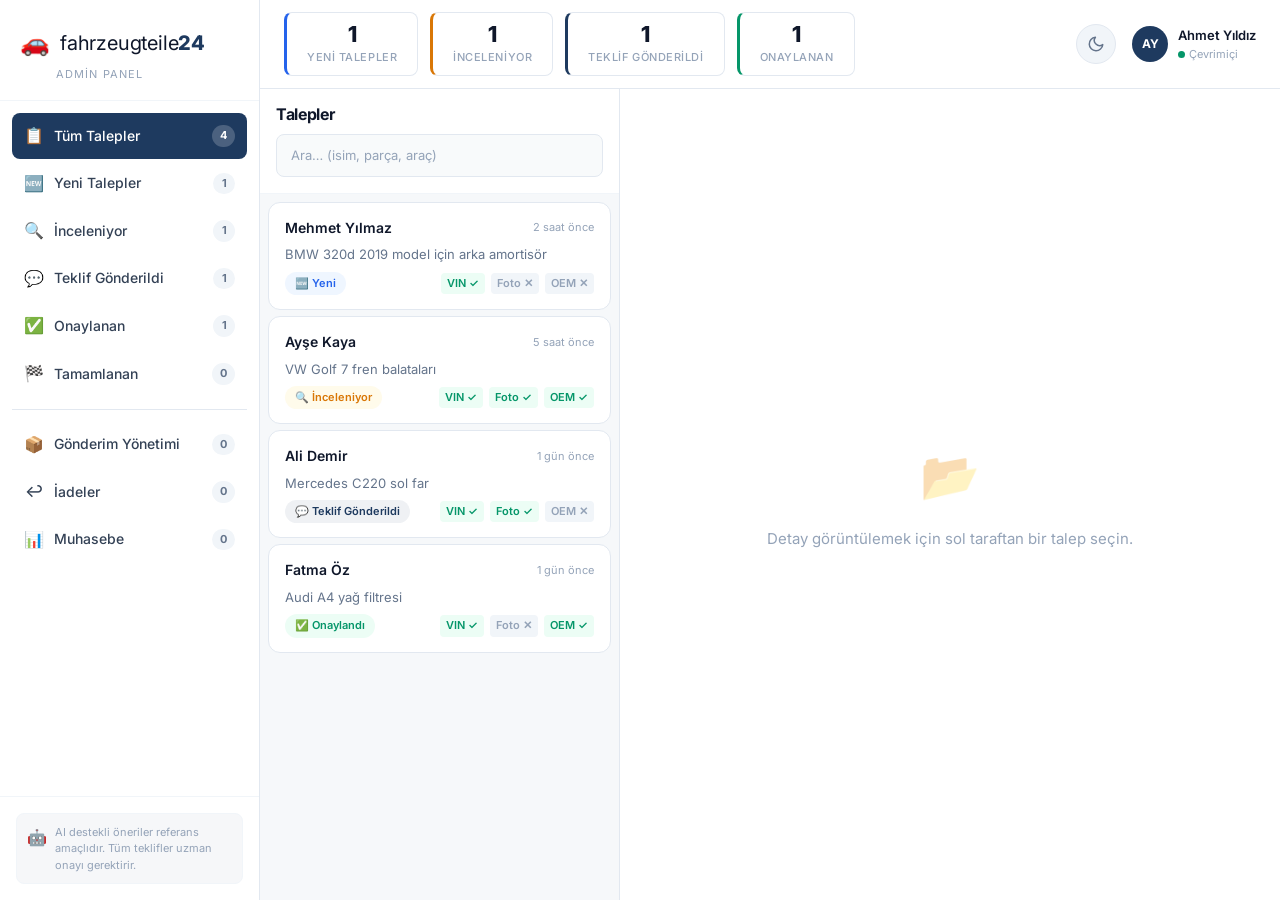
==== admin.html @ fefe61d5 "Update brand name to fahrzeugteile24" ====
﻿<!DOCTYPE html>
<html lang="tr" data-theme="light">
<head>
  <meta charset="UTF-8" />
  <meta name="viewport" content="width=device-width, initial-scale=1.0" />
  <title>fahrzeugteile24 — Admin Panel</title>
  <link rel="stylesheet" href="css/design-system.css" />
  <link rel="stylesheet" href="css/admin.css" />
</head>
<body>

  <!-- ═══ SIDEBAR ═══ -->
  <aside class="sidebar" id="sidebar">
    <div class="sidebar-header">
      <div class="sidebar-logo">
        <span class="logo-icon">🚗</span>
        <span class="logo-text">fahrzeugteile<strong>24</strong></span>
      </div>
      <span class="sidebar-subtitle">Admin Panel</span>
    </div>

    <nav class="sidebar-nav">
      <a href="#" class="nav-item active" data-filter="all">
        <span class="nav-icon">📋</span>
        <span class="nav-label">Tüm Talepler</span>
        <span class="nav-count" id="count-all">4</span>
      </a>
      <a href="#" class="nav-item" data-filter="yeni">
        <span class="nav-icon">🆕</span>
        <span class="nav-label">Yeni Talepler</span>
        <span class="nav-count" id="count-yeni">1</span>
      </a>
      <a href="#" class="nav-item" data-filter="inceleniyor">
        <span class="nav-icon">🔍</span>
        <span class="nav-label">İnceleniyor</span>
        <span class="nav-count" id="count-inceleniyor">1</span>
      </a>
      <a href="#" class="nav-item" data-filter="teklif">
        <span class="nav-icon">💬</span>
        <span class="nav-label">Teklif Gönderildi</span>
        <span class="nav-count" id="count-teklif">1</span>
      </a>
      <a href="#" class="nav-item" data-filter="onaylanan">
        <span class="nav-icon">✅</span>
        <span class="nav-label">Onaylanan</span>
        <span class="nav-count" id="count-onaylanan">1</span>
      </a>
      <a href="#" class="nav-item" data-filter="tamamlanan">
        <span class="nav-icon">🏁</span>
        <span class="nav-label">Tamamlanan</span>
        <span class="nav-count" id="count-tamamlanan">0</span>
      </a>

      <div class="nav-separator"></div>

      <a href="#" class="nav-item" data-filter="gonderim">
        <span class="nav-icon">📦</span>
        <span class="nav-label">Gönderim Yönetimi</span>
        <span class="nav-count">0</span>
      </a>
      <a href="#" class="nav-item" data-filter="iade">
        <span class="nav-icon">↩️</span>
        <span class="nav-label">İadeler</span>
        <span class="nav-count">0</span>
      </a>
      <a href="#" class="nav-item" data-filter="muhasebe">
        <span class="nav-icon">📊</span>
        <span class="nav-label">Muhasebe</span>
        <span class="nav-count">0</span>
      </a>
    </nav>

    <div class="sidebar-footer">
      <div class="ai-disclaimer">
        <span class="ai-icon">🤖</span>
        <p>AI destekli öneriler referans amaçlıdır. Tüm teklifler uzman onayı gerektirir.</p>
      </div>
    </div>
  </aside>

  <!-- ═══ MAIN CONTENT ═══ -->
  <main class="main-content">

    <!-- ─── TOP BAR ─── -->
    <header class="topbar">
      <button class="sidebar-toggle" id="sidebarToggle" title="Menü">☰</button>
      <div class="topbar-metrics">
        <div class="metric-card metric-new">
          <span class="metric-value" id="metric-yeni">1</span>
          <span class="metric-label">Yeni Talepler</span>
        </div>
        <div class="metric-card metric-review">
          <span class="metric-value" id="metric-inceleniyor">1</span>
          <span class="metric-label">İnceleniyor</span>
        </div>
        <div class="metric-card metric-offer">
          <span class="metric-value" id="metric-teklif">1</span>
          <span class="metric-label">Teklif Gönderildi</span>
        </div>
        <div class="metric-card metric-approved">
          <span class="metric-value" id="metric-onaylanan">1</span>
          <span class="metric-label">Onaylanan</span>
        </div>
      </div>

      <div class="topbar-right">
        <button class="theme-toggle" id="themeToggle" title="Tema Değiştir">
          <svg class="icon-moon" width="18" height="18" viewBox="0 0 24 24" fill="none" stroke="currentColor" stroke-width="2" stroke-linecap="round" stroke-linejoin="round"><path d="M21 12.79A9 9 0 1111.21 3a7 7 0 009.79 9.79z"/></svg>
          <svg class="icon-sun" width="18" height="18" viewBox="0 0 24 24" fill="none" stroke="currentColor" stroke-width="2" stroke-linecap="round" stroke-linejoin="round"><circle cx="12" cy="12" r="5"/><line x1="12" y1="1" x2="12" y2="3"/><line x1="12" y1="21" x2="12" y2="23"/><line x1="4.22" y1="4.22" x2="5.64" y2="5.64"/><line x1="18.36" y1="18.36" x2="19.78" y2="19.78"/><line x1="1" y1="12" x2="3" y2="12"/><line x1="21" y1="12" x2="23" y2="12"/><line x1="4.22" y1="19.78" x2="5.64" y2="18.36"/><line x1="18.36" y1="5.64" x2="19.78" y2="4.22"/></svg>
        </button>
        <div class="operator-info">
          <div class="operator-avatar">AY</div>
          <div class="operator-details">
            <span class="operator-name">Ahmet Yıldız</span>
            <span class="operator-status"><span class="status-dot online"></span> Çevrimiçi</span>
          </div>
        </div>
      </div>
    </header>

    <!-- ─── CONTENT AREA (List + Detail) ─── -->
    <div class="content-area">

      <!-- ─── REQUEST LIST PANEL ─── -->
      <section class="request-list-panel" id="requestListPanel">
        <div class="list-header">
          <h3>Talepler</h3>
          <input type="text" class="input search-input" id="searchInput" placeholder="Ara… (isim, parça, araç)" />
        </div>
        <div class="request-list" id="requestList">
          <!-- Cards rendered by JS -->
        </div>
      </section>

      <!-- ─── REQUEST DETAIL PANEL ─── -->
      <section class="detail-panel" id="detailPanel">
        <div class="detail-empty" id="detailEmpty">
          <span class="empty-icon">📂</span>
          <p>Detay görüntülemek için sol taraftan bir talep seçin.</p>
        </div>

        <div class="detail-content" id="detailContent" style="display:none;">

          <!-- Section 1: Request Info -->
          <div class="detail-section" id="sectionInfo">
            <div class="detail-section-header">
              <h4 id="detailCustomerName"></h4>
              <span class="badge" id="detailStatusBadge"></span>
            </div>
            <p class="detail-request-text" id="detailRequestText"></p>
            <span class="detail-time" id="detailTime"></span>

            <div class="vehicle-info-card" id="vehicleInfoCard">
              <div class="vehicle-info-row">
                <span class="vehicle-label">Araç</span>
                <span class="vehicle-value" id="vehicleModel"></span>
              </div>
              <div class="vehicle-info-row">
                <span class="vehicle-label">Yıl</span>
                <span class="vehicle-value" id="vehicleYear"></span>
              </div>
              <div class="vehicle-info-row">
                <span class="vehicle-label">VIN</span>
                <span class="vehicle-value vin-value" id="vehicleVin"></span>
              </div>
            </div>

            <div class="status-change">
              <label class="input-label" for="statusSelect">Durumu Değiştir</label>
              <select class="input" id="statusSelect">
                <option value="yeni">🆕 Yeni</option>
                <option value="inceleniyor">🔍 İnceleniyor</option>
                <option value="teklif">💬 Teklif Gönderildi</option>
                <option value="onaylanan">✅ Onaylandı</option>
                <option value="tamamlanan">🏁 Tamamlandı</option>
              </select>
            </div>
          </div>

          <!-- Section 2: Documents & Photos -->
          <div class="detail-section" id="sectionDocs">
            <h4>📎 Belgeler & Fotoğraflar</h4>
            <div class="docs-grid" id="docsGrid">
              <!-- Rendered by JS -->
            </div>
          </div>

          <!-- Section 3: Live Chat -->
          <div class="detail-section" id="sectionChat">
            <h4>💬 Canlı Sohbet</h4>
            <div class="chat-messages" id="chatMessages">
              <!-- Rendered by JS -->
            </div>

            <!-- AI Preview Box -->
            <div class="ai-preview-box" id="aiPreviewBox" style="display:none;">
              <div class="ai-preview-header">
                <span>🤖 AI Düzenlenmiş Mesaj</span>
              </div>
              <p class="ai-preview-text" id="aiPreviewText"></p>
              <div class="ai-preview-actions">
                <button class="btn btn-primary btn-sm" id="aiApproveBtn">Bu şekilde gönder</button>
                <button class="btn btn-secondary btn-sm" id="aiRejectBtn">Orijinalini Kullan</button>
              </div>
            </div>

            <div class="chat-input-area">
              <input type="text" class="input chat-input" id="chatInput" placeholder="Mesaj yazın…" />
              <button class="btn btn-primary" id="chatSendBtn">Gönder</button>
              <button class="btn btn-ghost ai-format-btn" id="aiFormatBtn" title="AI ile mesajı düzenle">🤖 AI ile Düzenle</button>
            </div>
          </div>

          <!-- Section 4: Offer Creation -->
          <div class="detail-section" id="sectionOffer">
            <h4>📝 Teklif Oluşturma</h4>

            <div class="offer-tabs">
              <button class="offer-tab active" data-tab="manual">Manuel Teklif</button>
              <button class="offer-tab" data-tab="ai">AI Destekli Teklif</button>
            </div>

            <!-- Manual Offer Form -->
            <div class="offer-tab-content active" id="tabManual">
              <div class="offer-form">
                <div class="form-row">
                  <div class="form-group">
                    <label class="input-label">Marka</label>
                    <input type="text" class="input" id="offerBrand" placeholder="ör. Sachs, Bilstein…" />
                  </div>
                  <div class="form-group">
                    <label class="input-label">Ürün</label>
                    <input type="text" class="input" id="offerProduct" placeholder="ör. Arka amortisör" />
                  </div>
                </div>
                <div class="form-row">
                  <div class="form-group">
                    <label class="input-label">Satış Fiyatı (€)</label>
                    <input type="number" class="input" id="offerPrice" placeholder="0.00" />
                  </div>
                  <div class="form-group">
                    <label class="input-label">Teslimat Süresi</label>
                    <input type="text" class="input" id="offerDelivery" placeholder="ör. 2-3 iş günü" />
                  </div>
                </div>
                <div class="form-group">
                  <label class="input-label">Ürün Fotoğrafı (Opsiyonel)</label>
                  <div class="upload-area upload-area-sm" id="offerImageUpload">
                    <span class="upload-icon-circle"><svg width="20" height="20" viewBox="0 0 24 24" fill="none" stroke="currentColor" stroke-width="2"><path d="M21 15v4a2 2 0 01-2 2H5a2 2 0 01-2-2v-4"/><polyline points="17 8 12 3 7 8"/><line x1="12" y1="3" x2="12" y2="15"/></svg></span>
                    <span class="text-muted" style="font-size:0.8125rem;">Fotoğraf yükle</span>
                  </div>
                </div>
                <button class="btn btn-primary btn-block" id="sendOfferBtn">Teklif Gönder</button>
              </div>
            </div>

            <!-- AI Assisted Offer -->
            <div class="offer-tab-content" id="tabAi" style="display:none;">
              <div class="ai-offer-area">
                <p class="text-secondary" style="margin-bottom:12px;">Formdaki verilere göre AI profesyonel bir teklif kartı oluşturur.</p>
                <button class="btn btn-primary btn-block" id="aiOfferBtn">🤖 AI ile Teklif Oluştur</button>

                <!-- Quick Offer Buttons -->
                <div class="quick-offers">
                  <span class="input-label" style="margin-bottom:8px;display:block;">Hızlı Teklif Şablonları</span>
                  <div class="quick-offer-btns">
                    <button class="chip quick-offer" data-brand="Sachs" data-price="89" data-product="Amortisör" data-delivery="2-3 iş günü">Sachs 89€</button>
                    <button class="chip quick-offer" data-brand="Bilstein" data-price="105" data-product="Amortisör" data-delivery="3-5 iş günü">Bilstein 105€</button>
                    <button class="chip quick-offer" data-brand="TRW" data-price="79" data-product="Fren Balatası" data-delivery="1-2 iş günü">TRW 79€</button>
                  </div>
                </div>

                <!-- Profit Calculator -->
                <div class="profit-calc">
                  <span class="input-label">💰 Kâr Hesaplayıcı (Sadece Dahili)</span>
                  <div class="form-row" style="margin-top:8px;">
                    <div class="form-group">
                      <input type="number" class="input" id="costPrice" placeholder="Alış Fiyatı (€)" />
                    </div>
                    <div class="form-group">
                      <input type="number" class="input" id="sellPrice" placeholder="Satış Fiyatı (€)" />
                    </div>
                    <div class="form-group profit-result">
                      <span class="profit-label">Kâr:</span>
                      <span class="profit-value" id="profitValue">0 €</span>
                    </div>
                  </div>
                </div>

                <!-- AI Offer Preview -->
                <div class="ai-offer-preview" id="aiOfferPreview" style="display:none;">
                  <div class="offer-card-preview">
                    <div class="offer-card-header">
                      <span class="offer-card-brand" id="previewBrand"></span>
                      <span class="badge badge-accent">Teklif</span>
                    </div>
                    <p class="offer-card-product" id="previewProduct"></p>
                    <div class="offer-card-details">
                      <div class="offer-detail-item">
                        <span class="detail-label">Fiyat</span>
                        <span class="detail-value" id="previewPrice"></span>
                      </div>
                      <div class="offer-detail-item">
                        <span class="detail-label">Teslimat</span>
                        <span class="detail-value" id="previewDelivery"></span>
                      </div>
                    </div>
                    <button class="btn btn-primary btn-block" style="margin-top:12px;" id="confirmAiOfferBtn">Teklifi Onayla ve Gönder</button>
                  </div>
                </div>
              </div>
            </div>
          </div>

          <!-- Section 5: Internal Notes -->
          <div class="detail-section" id="sectionNotes">
            <h4>📝 Dahili Notlar</h4>
            <div class="notes-list" id="notesList">
              <!-- Rendered by JS -->
            </div>
            <div class="notes-input-area">
              <textarea class="input" id="noteInput" placeholder="Ekip için not yazın…" rows="3"></textarea>
              <button class="btn btn-secondary" id="saveNoteBtn" style="margin-top:8px;">Notu Kaydet</button>
            </div>
          </div>

        </div>
      </section>

    </div>
  </main>

  <!-- Toast notification -->
  <div class="toast-container" id="toastContainer"></div>

  <script src="js/admin.js"></script>
</body>
</html>
---- css/design-system.css ----
﻿/* ═══════════════════════════════════════════════════════
   fahrzeugteile24 Design System — Light Premium Automotive Theme
   BMW/Mercedes Inspired · Trust-First · Clean & Elegant
   ═══════════════════════════════════════════════════════ */

@import url('https://fonts.googleapis.com/css2?family=Inter:wght@300;400;500;600;700;800;900&display=swap');

/* ─── Light Theme (Default) ─── */
:root {
  /* Backgrounds */
  --bg-body:        #FFFFFF;
  --bg-section-alt: #F6F8FA;
  --bg-card:        #FFFFFF;
  --bg-elevated:    #F1F5F9;
  --bg-input:       #F8FAFB;
  --bg-navbar:      rgba(255, 255, 255, 0.85);
  --bg-overlay:     rgba(0, 0, 0, 0.4);

  /* Lacivert Aksan (BMW-Inspired) */
  --accent:         #1E3A5F;
  --accent-hover:   #264D7A;
  --accent-light:   #2E5C94;
  --accent-soft:    rgba(30, 58, 95, 0.07);
  --accent-softer:  rgba(30, 58, 95, 0.04);

  /* Text */
  --text-heading:   #0F172A;
  --text-body:      #334155;
  --text-secondary: #64748B;
  --text-muted:     #94A3B8;
  --text-on-accent: #FFFFFF;

  /* Borders */
  --border:         #E2E8F0;
  --border-light:   #F1F5F9;
  --border-strong:  #CBD5E1;

  /* Status */
  --success:        #059669;
  --success-bg:     #ECFDF5;
  --warning:        #D97706;
  --warning-bg:     #FFFBEB;
  --error:          #DC2626;
  --error-bg:       #FEF2F2;
  --info:           #2563EB;
  --info-bg:        #EFF6FF;

  /* Shadows (subtle, no glow) */
  --shadow-xs:      0 1px 2px rgba(0,0,0,0.04);
  --shadow-sm:      0 1px 3px rgba(0,0,0,0.06), 0 1px 2px rgba(0,0,0,0.04);
  --shadow-md:      0 4px 6px rgba(0,0,0,0.05), 0 2px 4px rgba(0,0,0,0.03);
  --shadow-lg:      0 10px 25px rgba(0,0,0,0.06), 0 4px 10px rgba(0,0,0,0.04);
  --shadow-xl:      0 20px 40px rgba(0,0,0,0.08);

  /* Border Radius */
  --radius-xs:      4px;
  --radius-sm:      8px;
  --radius-md:      12px;
  --radius-lg:      16px;
  --radius-xl:      24px;
  --radius-full:    9999px;

  /* Transitions */
  --t-fast:         150ms ease;
  --t-base:         250ms ease;
  --t-smooth:       400ms cubic-bezier(0.25, 0.46, 0.45, 0.94);

  /* Z-Index Scale */
  --z-header:       100;
  --z-dropdown:     200;
  --z-overlay:      300;
  --z-modal:        400;

  /* Layout */
  --container-max:  1140px;
  --section-padding: 80px 0;
  --section-padding-mobile: 48px 0;
}

/* ─── Dark Theme ─── */
[data-theme="dark"] {
  --bg-body:        #0B0F15;
  --bg-section-alt: #111620;
  --bg-card:        #151B26;
  --bg-elevated:    #1C2433;
  --bg-input:       #1C2433;
  --bg-navbar:      rgba(11, 15, 21, 0.9);
  --bg-overlay:     rgba(0, 0, 0, 0.6);

  --accent:         #4B8BD4;
  --accent-hover:   #5E9DE3;
  --accent-light:   #6BAFE8;
  --accent-soft:    rgba(75, 139, 212, 0.12);
  --accent-softer:  rgba(75, 139, 212, 0.06);

  --text-heading:   #F1F5F9;
  --text-body:      #CBD5E1;
  --text-secondary: #8B9CB7;
  --text-muted:     #5A6B84;
  --text-on-accent: #FFFFFF;

  --border:         rgba(255,255,255,0.08);
  --border-light:   rgba(255,255,255,0.04);
  --border-strong:  rgba(255,255,255,0.14);

  --success-bg:     rgba(5, 150, 105, 0.12);
  --warning-bg:     rgba(217, 119, 6, 0.12);
  --error-bg:       rgba(220, 38, 38, 0.12);
  --info-bg:        rgba(37, 99, 235, 0.12);

  --shadow-xs:      0 1px 2px rgba(0,0,0,0.3);
  --shadow-sm:      0 1px 3px rgba(0,0,0,0.4);
  --shadow-md:      0 4px 8px rgba(0,0,0,0.4);
  --shadow-lg:      0 10px 25px rgba(0,0,0,0.5);
  --shadow-xl:      0 20px 40px rgba(0,0,0,0.6);
}

/* ─── Theme Transition (View Transitions API) ─── */
::view-transition-old(root),
::view-transition-new(root) {
  animation: none;
  mix-blend-mode: normal;
}

::view-transition-old(root) {
  z-index: 1;
}
::view-transition-new(root) {
  z-index: 9999;
}

/* Circular gradient reveal from toggle button */
::view-transition-new(root) {
  animation: theme-reveal 0.7s cubic-bezier(0.4, 0, 0.2, 1);
}

@keyframes theme-reveal {
  from {
    clip-path: circle(0% at var(--toggle-x, 95%) var(--toggle-y, 3%));
  }
  to {
    clip-path: circle(150% at var(--toggle-x, 95%) var(--toggle-y, 3%));
  }
}

/* Fallback for browsers without View Transitions API */
.theme-transitioning * {
  transition: background-color 0.5s ease, color 0.3s ease, border-color 0.4s ease, box-shadow 0.4s ease !important;
}

/* ─── CSS Reset & Base ─── */
*, *::before, *::after {
  box-sizing: border-box;
  margin: 0;
  padding: 0;
}

html {
  scroll-behavior: smooth;
  -webkit-text-size-adjust: 100%;
}

body {
  background-color: var(--bg-body);
  color: var(--text-body);
  font-family: 'Inter', -apple-system, BlinkMacSystemFont, "Segoe UI", Roboto, sans-serif;
  font-size: 16px;
  line-height: 1.6;
  -webkit-font-smoothing: antialiased;
  -moz-osx-font-smoothing: grayscale;
  transition: background-color 0.3s ease;
}

img { max-width: 100%; display: block; }
a { color: var(--accent); text-decoration: none; transition: color var(--t-fast); }
a:hover { color: var(--accent-hover); }

button {
  background: none;
  border: none;
  font: inherit;
  color: inherit;
  cursor: pointer;
  outline: none;
}

input, textarea, select {
  font: inherit;
  color: inherit;
}

/* ─── Typography ─── */
h1, h2, h3, h4, h5, h6 {
  color: var(--text-heading);
  font-weight: 700;
  line-height: 1.2;
  letter-spacing: -0.02em;
}

h1 { font-size: clamp(2rem, 5vw, 3.25rem); font-weight: 800; }
h2 { font-size: clamp(1.5rem, 3.5vw, 2.25rem); }
h3 { font-size: clamp(1.125rem, 2.5vw, 1.5rem); }
h4 { font-size: 1.125rem; }

p { color: var(--text-body); }
.text-secondary { color: var(--text-secondary); }
.text-muted { color: var(--text-muted); }
.text-accent { color: var(--accent); }

/* ─── Container ─── */
.container {
  width: 100%;
  max-width: var(--container-max);
  margin: 0 auto;
  padding: 0 24px;
}

@media (min-width: 768px) {
  .container { padding: 0 40px; }
}

/* ─── Buttons ─── */
.btn {
  display: inline-flex;
  align-items: center;
  justify-content: center;
  gap: 8px;
  padding: 12px 24px;
  border-radius: var(--radius-sm);
  font-weight: 600;
  font-size: 0.9375rem;
  line-height: 1;
  transition: all var(--t-fast);
  white-space: nowrap;
  border: none;
  cursor: pointer;
}

.btn-primary {
  background-color: var(--accent);
  color: var(--text-on-accent);
  box-shadow: var(--shadow-sm);
}
.btn-primary:hover {
  background-color: var(--accent-hover);
  box-shadow: var(--shadow-md);
  transform: translateY(-1px);
}
.btn-primary:active { transform: translateY(0); }

.btn-secondary {
  background-color: var(--bg-card);
  color: var(--text-heading);
  border: 1px solid var(--border);
}
.btn-secondary:hover {
  background-color: var(--bg-elevated);
  border-color: var(--border-strong);
}

.btn-ghost {
  background: transparent;
  color: var(--accent);
  padding: 8px 16px;
}
.btn-ghost:hover {
  background-color: var(--accent-soft);
}

.btn-lg {
  padding: 16px 32px;
  font-size: 1.0625rem;
  border-radius: var(--radius-md);
}

.btn-block { width: 100%; }

.btn-social {
  background-color: var(--bg-card);
  color: var(--text-heading);
  border: 1px solid var(--border);
  padding: 14px 24px;
  border-radius: var(--radius-md);
  font-weight: 600;
  font-size: 0.9375rem;
  display: flex;
  align-items: center;
  justify-content: center;
  gap: 12px;
  width: 100%;
  transition: all var(--t-fast);
}
.btn-social:hover {
  background-color: var(--bg-elevated);
  border-color: var(--border-strong);
  box-shadow: var(--shadow-sm);
}

/* ─── Form Elements ─── */
.input {
  width: 100%;
  background-color: var(--bg-input);
  border: 1.5px solid var(--border);
  color: var(--text-heading);
  padding: 14px 16px;
  border-radius: var(--radius-md);
  font-size: 0.9375rem;
  transition: border-color var(--t-fast), box-shadow var(--t-fast);
  outline: none;
}
.input:focus {
  border-color: var(--accent);
  box-shadow: 0 0 0 3px var(--accent-soft);
}
.input::placeholder {
  color: var(--text-muted);
}

textarea.input {
  min-height: 100px;
  resize: vertical;
}

.input-label {
  display: block;
  font-size: 0.875rem;
  font-weight: 600;
  color: var(--text-heading);
  margin-bottom: 8px;
}

/* ─── Cards ─── */
.card {
  background-color: var(--bg-card);
  border: 1px solid var(--border);
  border-radius: var(--radius-lg);
  padding: 24px;
  transition: box-shadow var(--t-base), transform var(--t-base);
}
.card:hover {
  box-shadow: var(--shadow-md);
}
.card-interactive:hover {
  transform: translateY(-2px);
  box-shadow: var(--shadow-lg);
}

/* ─── Badges ─── */
.badge {
  display: inline-flex;
  align-items: center;
  gap: 6px;
  padding: 4px 12px;
  border-radius: var(--radius-full);
  font-size: 0.75rem;
  font-weight: 600;
  line-height: 1.4;
}

.badge-accent {
  background-color: var(--accent-soft);
  color: var(--accent);
}
.badge-success {
  background-color: var(--success-bg);
  color: var(--success);
}
.badge-warning {
  background-color: var(--warning-bg);
  color: var(--warning);
}

/* ─── Chips ─── */
.chip {
  display: inline-flex;
  align-items: center;
  gap: 6px;
  padding: 8px 16px;
  border-radius: var(--radius-full);
  font-size: 0.875rem;
  font-weight: 500;
  background-color: var(--bg-elevated);
  border: 1.5px solid var(--border);
  color: var(--text-body);
  cursor: pointer;
  transition: all var(--t-fast);
}
.chip:hover {
  border-color: var(--accent);
  color: var(--accent);
  background-color: var(--accent-soft);
}
.chip.selected {
  background-color: var(--accent);
  color: var(--text-on-accent);
  border-color: var(--accent);
}

/* ─── Upload Area ─── */
.upload-area {
  border: 2px dashed var(--border-strong);
  border-radius: var(--radius-lg);
  padding: 32px 24px;
  display: flex;
  flex-direction: column;
  align-items: center;
  justify-content: center;
  text-align: center;
  gap: 12px;
  cursor: pointer;
  transition: all var(--t-fast);
  background: var(--accent-softer);
}
.upload-area:hover {
  border-color: var(--accent);
  background-color: var(--accent-soft);
}
.upload-icon-circle {
  width: 56px;
  height: 56px;
  border-radius: 50%;
  background-color: var(--accent-soft);
  display: flex;
  align-items: center;
  justify-content: center;
  color: var(--accent);
}

/* ─── Divider ─── */
.divider {
  display: flex;
  align-items: center;
  color: var(--text-muted);
  font-size: 0.8125rem;
  margin: 16px 0;
  gap: 12px;
}
.divider::before, .divider::after {
  content: '';
  flex: 1;
  height: 1px;
  background-color: var(--border);
}

/* ─── Section ─── */
.section {
  padding: var(--section-padding);
}
.section-alt {
  background-color: var(--bg-section-alt);
}

@media (max-width: 768px) {
  .section { padding: var(--section-padding-mobile); }
}

.section-header {
  text-align: center;
  max-width: 640px;
  margin: 0 auto 48px;
}
.section-header p {
  margin-top: 12px;
  color: var(--text-secondary);
  font-size: 1.0625rem;
}

/* ─── Theme Toggle ─── */
.theme-toggle {
  width: 40px;
  height: 40px;
  border-radius: 50%;
  display: flex;
  align-items: center;
  justify-content: center;
  background: var(--bg-elevated);
  border: 1px solid var(--border);
  color: var(--text-secondary);
  transition: all var(--t-fast);
  cursor: pointer;
  position: relative;
}
.theme-toggle:hover {
  background-color: var(--accent-soft);
  color: var(--accent);
  border-color: var(--accent-soft);
}

.theme-toggle .icon-sun,
.theme-toggle .icon-moon {
  position: absolute;
  transition: opacity 0.3s ease, transform 0.3s ease;
}

.theme-toggle .icon-moon { opacity: 1; transform: rotate(0deg); }
.theme-toggle .icon-sun  { opacity: 0; transform: rotate(-90deg); }

[data-theme="dark"] .theme-toggle .icon-moon { opacity: 0; transform: rotate(90deg); }
[data-theme="dark"] .theme-toggle .icon-sun  { opacity: 1; transform: rotate(0deg); }

/* ─── Scroll Animations ─── */
.reveal {
  opacity: 0;
  transform: translateY(24px);
  transition: opacity 0.6s cubic-bezier(0.16, 1, 0.3, 1),
              transform 0.6s cubic-bezier(0.16, 1, 0.3, 1);
}
.reveal.visible {
  opacity: 1;
  transform: translateY(0);
}

/* Stagger delay for children */
.reveal-group > .reveal:nth-child(1) { transition-delay: 0s; }
.reveal-group > .reveal:nth-child(2) { transition-delay: 0.1s; }
.reveal-group > .reveal:nth-child(3) { transition-delay: 0.2s; }
.reveal-group > .reveal:nth-child(4) { transition-delay: 0.3s; }
.reveal-group > .reveal:nth-child(5) { transition-delay: 0.4s; }
.reveal-group > .reveal:nth-child(6) { transition-delay: 0.5s; }
---- css/admin.css ----
﻿/* ═══════════════════════════════════════════════════════
   fahrzeugteile24 Admin Panel Styles
   Uses design-system.css variables
   ═══════════════════════════════════════════════════════ */

/* ─── Layout Shell ─── */
body {
  display: flex;
  min-height: 100vh;
  overflow: hidden;
}

/* ─── Sidebar ─── */
.sidebar {
  width: 260px;
  min-width: 260px;
  height: 100vh;
  background-color: var(--bg-card);
  border-right: 1px solid var(--border);
  display: flex;
  flex-direction: column;
  position: fixed;
  left: 0;
  top: 0;
  z-index: var(--z-header);
  transition: transform var(--t-base);
}

.sidebar.collapsed {
  transform: translateX(-100%);
}

.sidebar-header {
  padding: 24px 20px 16px;
  border-bottom: 1px solid var(--border-light);
}

.sidebar-logo {
  display: flex;
  align-items: center;
  gap: 10px;
  font-size: 1.25rem;
  color: var(--text-heading);
}

.logo-icon {
  font-size: 1.5rem;
}

.logo-text {
  font-weight: 400;
  letter-spacing: -0.01em;
}

.logo-text strong {
  font-weight: 800;
  color: var(--accent);
}

.sidebar-subtitle {
  display: block;
  font-size: 0.6875rem;
  color: var(--text-muted);
  text-transform: uppercase;
  letter-spacing: 0.1em;
  margin-top: 4px;
  padding-left: 36px;
}

/* ─── Sidebar Navigation ─── */
.sidebar-nav {
  flex: 1;
  overflow-y: auto;
  padding: 12px 12px;
}

.nav-item {
  display: flex;
  align-items: center;
  gap: 10px;
  padding: 10px 12px;
  border-radius: var(--radius-sm);
  color: var(--text-body);
  font-size: 0.875rem;
  font-weight: 500;
  transition: all var(--t-fast);
  text-decoration: none;
  margin-bottom: 2px;
}

.nav-item:hover {
  background-color: var(--accent-soft);
  color: var(--accent);
}

.nav-item.active {
  background-color: var(--accent);
  color: var(--text-on-accent);
}

.nav-item.active .nav-count {
  background-color: rgba(255,255,255,0.2);
  color: var(--text-on-accent);
}

.nav-icon {
  font-size: 1rem;
  width: 20px;
  text-align: center;
  flex-shrink: 0;
}

.nav-label {
  flex: 1;
}

.nav-count {
  background-color: var(--bg-elevated);
  color: var(--text-secondary);
  font-size: 0.6875rem;
  font-weight: 700;
  padding: 2px 8px;
  border-radius: var(--radius-full);
  min-width: 22px;
  text-align: center;
}

.nav-separator {
  height: 1px;
  background-color: var(--border);
  margin: 12px 0;
}

/* ─── Sidebar Footer ─── */
.sidebar-footer {
  padding: 16px;
  border-top: 1px solid var(--border-light);
}

.ai-disclaimer {
  display: flex;
  gap: 8px;
  align-items: flex-start;
  padding: 10px;
  background-color: var(--accent-softer);
  border-radius: var(--radius-sm);
  border: 1px solid var(--border-light);
}

.ai-disclaimer .ai-icon {
  font-size: 1rem;
  flex-shrink: 0;
  margin-top: 1px;
}

.ai-disclaimer p {
  font-size: 0.6875rem;
  color: var(--text-muted);
  line-height: 1.5;
}

/* ─── Main Content ─── */
.main-content {
  flex: 1;
  margin-left: 260px;
  display: flex;
  flex-direction: column;
  height: 100vh;
  overflow: hidden;
  transition: margin-left var(--t-base);
}

.sidebar.collapsed ~ .main-content {
  margin-left: 0;
}

/* ─── Top Bar ─── */
.topbar {
  display: flex;
  align-items: center;
  gap: 16px;
  padding: 12px 24px;
  background-color: var(--bg-card);
  border-bottom: 1px solid var(--border);
  flex-shrink: 0;
  min-height: 68px;
}

.sidebar-toggle {
  display: none;
  font-size: 1.25rem;
  padding: 6px 10px;
  border-radius: var(--radius-sm);
  color: var(--text-secondary);
  background: var(--bg-elevated);
  border: 1px solid var(--border);
}

.sidebar-toggle:hover {
  background: var(--accent-soft);
  color: var(--accent);
}

.topbar-metrics {
  display: flex;
  gap: 12px;
  flex: 1;
}

.metric-card {
  display: flex;
  flex-direction: column;
  align-items: center;
  padding: 8px 20px;
  border-radius: var(--radius-sm);
  border: 1px solid var(--border);
  background: var(--bg-card);
  min-width: 100px;
}

.metric-value {
  font-size: 1.375rem;
  font-weight: 800;
  color: var(--text-heading);
  line-height: 1.2;
}

.metric-label {
  font-size: 0.6875rem;
  color: var(--text-muted);
  font-weight: 500;
  text-transform: uppercase;
  letter-spacing: 0.05em;
  margin-top: 2px;
}

.metric-new { border-left: 3px solid var(--info); }
.metric-review { border-left: 3px solid var(--warning); }
.metric-offer { border-left: 3px solid var(--accent); }
.metric-approved { border-left: 3px solid var(--success); }

.topbar-right {
  display: flex;
  align-items: center;
  gap: 16px;
}

/* ─── Operator Info ─── */
.operator-info {
  display: flex;
  align-items: center;
  gap: 10px;
}

.operator-avatar {
  width: 36px;
  height: 36px;
  border-radius: 50%;
  background-color: var(--accent);
  color: var(--text-on-accent);
  display: flex;
  align-items: center;
  justify-content: center;
  font-size: 0.75rem;
  font-weight: 700;
}

.operator-details {
  display: flex;
  flex-direction: column;
}

.operator-name {
  font-size: 0.8125rem;
  font-weight: 600;
  color: var(--text-heading);
}

.operator-status {
  font-size: 0.6875rem;
  color: var(--text-muted);
  display: flex;
  align-items: center;
  gap: 4px;
}

.status-dot {
  width: 7px;
  height: 7px;
  border-radius: 50%;
  display: inline-block;
}

.status-dot.online {
  background-color: var(--success);
}

/* ─── Content Area ─── */
.content-area {
  display: flex;
  flex: 1;
  overflow: hidden;
}

/* ─── Request List Panel ─── */
.request-list-panel {
  width: 360px;
  min-width: 320px;
  border-right: 1px solid var(--border);
  display: flex;
  flex-direction: column;
  background-color: var(--bg-section-alt);
  overflow: hidden;
}

.list-header {
  padding: 16px;
  border-bottom: 1px solid var(--border-light);
  background-color: var(--bg-card);
}

.list-header h3 {
  font-size: 1rem;
  margin-bottom: 10px;
}

.search-input {
  padding: 10px 14px;
  font-size: 0.8125rem;
  border-radius: var(--radius-sm);
}

.request-list {
  flex: 1;
  overflow-y: auto;
  padding: 8px;
}

/* ─── Request Card ─── */
.request-card {
  background-color: var(--bg-card);
  border: 1px solid var(--border);
  border-radius: var(--radius-md);
  padding: 14px 16px;
  margin-bottom: 6px;
  cursor: pointer;
  transition: all var(--t-fast);
}

.request-card:hover {
  border-color: var(--border-strong);
  box-shadow: var(--shadow-sm);
}

.request-card.active {
  border-color: var(--accent);
  background-color: var(--accent-softer);
  box-shadow: 0 0 0 2px var(--accent-soft);
}

.request-card-top {
  display: flex;
  align-items: center;
  justify-content: space-between;
  margin-bottom: 6px;
}

.request-customer {
  font-weight: 600;
  font-size: 0.875rem;
  color: var(--text-heading);
}

.request-time {
  font-size: 0.6875rem;
  color: var(--text-muted);
}

.request-text {
  font-size: 0.8125rem;
  color: var(--text-secondary);
  margin-bottom: 8px;
  line-height: 1.4;
  display: -webkit-box;
  -webkit-line-clamp: 2;
  -webkit-box-orient: vertical;
  overflow: hidden;
}

.request-card-bottom {
  display: flex;
  align-items: center;
  justify-content: space-between;
}

.request-indicators {
  display: flex;
  gap: 6px;
}

.indicator {
  font-size: 0.6875rem;
  padding: 2px 6px;
  border-radius: var(--radius-xs);
  font-weight: 600;
}

.indicator.has { background-color: var(--success-bg); color: var(--success); }
.indicator.missing { background-color: var(--bg-elevated); color: var(--text-muted); }

/* Status badges */
.status-badge {
  font-size: 0.6875rem;
  padding: 3px 10px;
  border-radius: var(--radius-full);
  font-weight: 600;
}

.status-yeni { background-color: var(--info-bg); color: var(--info); }
.status-inceleniyor { background-color: var(--warning-bg); color: var(--warning); }
.status-teklif { background-color: var(--accent-soft); color: var(--accent); }
.status-onaylanan { background-color: var(--success-bg); color: var(--success); }
.status-tamamlanan { background-color: var(--bg-elevated); color: var(--text-secondary); }

/* ─── Detail Panel ─── */
.detail-panel {
  flex: 1;
  overflow-y: auto;
  background-color: var(--bg-body);
}

.detail-empty {
  display: flex;
  flex-direction: column;
  align-items: center;
  justify-content: center;
  height: 100%;
  gap: 12px;
  color: var(--text-muted);
}

.empty-icon {
  font-size: 3rem;
  opacity: 0.4;
}

.detail-empty p {
  font-size: 0.9375rem;
  color: var(--text-muted);
}

.detail-content {
  padding: 24px;
}

.detail-section {
  background-color: var(--bg-card);
  border: 1px solid var(--border);
  border-radius: var(--radius-lg);
  padding: 20px;
  margin-bottom: 16px;
}

.detail-section h4 {
  font-size: 0.9375rem;
  margin-bottom: 14px;
  color: var(--text-heading);
}

.detail-section-header {
  display: flex;
  align-items: center;
  justify-content: space-between;
  margin-bottom: 8px;
}

.detail-section-header h4 {
  margin-bottom: 0;
}

.detail-request-text {
  font-size: 0.9375rem;
  color: var(--text-body);
  margin-bottom: 6px;
}

.detail-time {
  font-size: 0.75rem;
  color: var(--text-muted);
  display: block;
  margin-bottom: 16px;
}

/* ─── Vehicle Info Card ─── */
.vehicle-info-card {
  background-color: var(--bg-section-alt);
  border: 1px solid var(--border);
  border-left: 3px solid var(--accent);
  border-radius: var(--radius-sm);
  padding: 14px 16px;
  margin-bottom: 16px;
}

.vehicle-info-row {
  display: flex;
  justify-content: space-between;
  align-items: center;
  padding: 4px 0;
}

.vehicle-info-row + .vehicle-info-row {
  border-top: 1px solid var(--border-light);
}

.vehicle-label {
  font-size: 0.75rem;
  color: var(--text-muted);
  font-weight: 600;
  text-transform: uppercase;
  letter-spacing: 0.05em;
}

.vehicle-value {
  font-size: 0.875rem;
  color: var(--text-heading);
  font-weight: 600;
}

.vin-value {
  font-family: 'Courier New', monospace;
  font-size: 0.8125rem;
  letter-spacing: 0.05em;
}

/* ─── Status Change ─── */
.status-change {
  margin-top: 4px;
}

.status-change select {
  max-width: 280px;
  padding: 10px 14px;
  font-size: 0.875rem;
}

/* ─── Documents Grid ─── */
.docs-grid {
  display: grid;
  grid-template-columns: repeat(auto-fill, minmax(140px, 1fr));
  gap: 10px;
}

.doc-item {
  background-color: var(--bg-section-alt);
  border: 1px solid var(--border);
  border-radius: var(--radius-sm);
  padding: 16px 12px;
  display: flex;
  flex-direction: column;
  align-items: center;
  gap: 8px;
  text-align: center;
  transition: all var(--t-fast);
  cursor: pointer;
}

.doc-item:hover {
  border-color: var(--accent);
  background-color: var(--accent-softer);
}

.doc-icon {
  font-size: 1.75rem;
}

.doc-name {
  font-size: 0.6875rem;
  color: var(--text-secondary);
  font-weight: 500;
}

.doc-action {
  font-size: 0.625rem;
  color: var(--accent);
  font-weight: 600;
}

/* ─── Chat ─── */
.chat-messages {
  max-height: 300px;
  overflow-y: auto;
  padding: 8px 0;
  display: flex;
  flex-direction: column;
  gap: 8px;
  margin-bottom: 12px;
}

.chat-bubble {
  max-width: 75%;
  padding: 10px 14px;
  border-radius: var(--radius-md);
  font-size: 0.8125rem;
  line-height: 1.5;
  position: relative;
}

.chat-bubble.customer {
  align-self: flex-start;
  background-color: var(--bg-elevated);
  color: var(--text-body);
  border-bottom-left-radius: var(--radius-xs);
}

.chat-bubble.admin {
  align-self: flex-end;
  background-color: var(--accent);
  color: var(--text-on-accent);
  border-bottom-right-radius: var(--radius-xs);
}

.chat-bubble-name {
  font-size: 0.6875rem;
  font-weight: 600;
  margin-bottom: 2px;
  opacity: 0.75;
}

.chat-bubble-time {
  font-size: 0.625rem;
  opacity: 0.6;
  margin-top: 4px;
  text-align: right;
}

/* AI Preview */
.ai-preview-box {
  background-color: var(--accent-softer);
  border: 1px solid var(--accent-soft);
  border-radius: var(--radius-md);
  padding: 14px;
  margin-bottom: 12px;
}

.ai-preview-header {
  font-size: 0.75rem;
  font-weight: 600;
  color: var(--accent);
  margin-bottom: 8px;
}

.ai-preview-text {
  font-size: 0.8125rem;
  color: var(--text-body);
  line-height: 1.6;
  margin-bottom: 10px;
  padding: 10px;
  background-color: var(--bg-card);
  border-radius: var(--radius-sm);
  border: 1px solid var(--border-light);
}

.ai-preview-actions {
  display: flex;
  gap: 8px;
}

/* Chat Input */
.chat-input-area {
  display: flex;
  gap: 8px;
  align-items: center;
}

.chat-input {
  flex: 1;
  padding: 10px 14px;
  font-size: 0.8125rem;
}

.btn-sm {
  padding: 8px 16px;
  font-size: 0.8125rem;
}

.ai-format-btn {
  white-space: nowrap;
  font-size: 0.75rem;
  padding: 8px 12px;
}

/* ─── Offer Section ─── */
.offer-tabs {
  display: flex;
  gap: 4px;
  margin-bottom: 16px;
  background-color: var(--bg-elevated);
  border-radius: var(--radius-sm);
  padding: 4px;
}

.offer-tab {
  flex: 1;
  padding: 8px 16px;
  border-radius: var(--radius-xs);
  font-size: 0.8125rem;
  font-weight: 600;
  color: var(--text-secondary);
  text-align: center;
  transition: all var(--t-fast);
}

.offer-tab:hover {
  color: var(--text-heading);
}

.offer-tab.active {
  background-color: var(--bg-card);
  color: var(--text-heading);
  box-shadow: var(--shadow-xs);
}

.offer-form {
  display: flex;
  flex-direction: column;
  gap: 12px;
}

.form-row {
  display: flex;
  gap: 12px;
}

.form-group {
  flex: 1;
}

.form-group .input {
  padding: 10px 14px;
  font-size: 0.8125rem;
}

.upload-area-sm {
  padding: 16px;
  gap: 8px;
}

.upload-area-sm .upload-icon-circle {
  width: 36px;
  height: 36px;
}

/* Quick Offers */
.quick-offers {
  margin-top: 16px;
  padding-top: 16px;
  border-top: 1px solid var(--border-light);
}

.quick-offer-btns {
  display: flex;
  gap: 8px;
  flex-wrap: wrap;
}

/* Profit Calculator */
.profit-calc {
  margin-top: 16px;
  padding: 14px;
  background-color: var(--warning-bg);
  border: 1px solid rgba(217, 119, 6, 0.15);
  border-radius: var(--radius-sm);
}

.profit-result {
  display: flex;
  align-items: center;
  gap: 8px;
  justify-content: center;
}

.profit-label {
  font-size: 0.8125rem;
  color: var(--text-secondary);
  font-weight: 600;
}

.profit-value {
  font-size: 1.125rem;
  font-weight: 800;
  color: var(--success);
}

/* AI Offer Preview */
.ai-offer-preview {
  margin-top: 16px;
}

.offer-card-preview {
  background: linear-gradient(135deg, var(--bg-section-alt), var(--bg-card));
  border: 1px solid var(--border);
  border-left: 4px solid var(--accent);
  border-radius: var(--radius-md);
  padding: 20px;
}

.offer-card-header {
  display: flex;
  align-items: center;
  justify-content: space-between;
  margin-bottom: 8px;
}

.offer-card-brand {
  font-size: 1rem;
  font-weight: 800;
  color: var(--accent);
  text-transform: uppercase;
  letter-spacing: 0.05em;
}

.offer-card-product {
  font-size: 0.9375rem;
  color: var(--text-heading);
  font-weight: 600;
  margin-bottom: 12px;
}

.offer-card-details {
  display: flex;
  gap: 24px;
}

.offer-detail-item {
  display: flex;
  flex-direction: column;
}

.offer-detail-item .detail-label {
  font-size: 0.6875rem;
  color: var(--text-muted);
  font-weight: 600;
  text-transform: uppercase;
  letter-spacing: 0.05em;
}

.offer-detail-item .detail-value {
  font-size: 1.125rem;
  font-weight: 700;
  color: var(--text-heading);
}

/* ─── Notes ─── */
.notes-list {
  display: flex;
  flex-direction: column;
  gap: 8px;
  margin-bottom: 12px;
}

.note-item {
  background-color: var(--bg-section-alt);
  border: 1px solid var(--border-light);
  border-radius: var(--radius-sm);
  padding: 10px 14px;
}

.note-text {
  font-size: 0.8125rem;
  color: var(--text-body);
  line-height: 1.5;
}

.note-meta {
  display: flex;
  justify-content: space-between;
  margin-top: 6px;
}

.note-author {
  font-size: 0.6875rem;
  color: var(--accent);
  font-weight: 600;
}

.note-time {
  font-size: 0.6875rem;
  color: var(--text-muted);
}

.notes-input-area textarea {
  font-size: 0.8125rem;
  min-height: 70px;
}

/* ─── Toast ─── */
.toast-container {
  position: fixed;
  bottom: 24px;
  right: 24px;
  z-index: var(--z-modal);
  display: flex;
  flex-direction: column;
  gap: 8px;
}

.toast {
  background-color: var(--bg-card);
  border: 1px solid var(--border);
  border-radius: var(--radius-md);
  padding: 12px 20px;
  box-shadow: var(--shadow-lg);
  font-size: 0.8125rem;
  font-weight: 500;
  color: var(--text-heading);
  display: flex;
  align-items: center;
  gap: 8px;
  animation: toastIn 0.3s ease;
  min-width: 260px;
}

.toast.success { border-left: 3px solid var(--success); }
.toast.error { border-left: 3px solid var(--error); }
.toast.info { border-left: 3px solid var(--info); }

@keyframes toastIn {
  from { opacity: 0; transform: translateY(12px); }
  to { opacity: 1; transform: translateY(0); }
}

@keyframes toastOut {
  from { opacity: 1; transform: translateY(0); }
  to { opacity: 0; transform: translateY(12px); }
}

/* ─── Scrollbar ─── */
.request-list::-webkit-scrollbar,
.detail-panel::-webkit-scrollbar,
.chat-messages::-webkit-scrollbar {
  width: 5px;
}

.request-list::-webkit-scrollbar-track,
.detail-panel::-webkit-scrollbar-track,
.chat-messages::-webkit-scrollbar-track {
  background: transparent;
}

.request-list::-webkit-scrollbar-thumb,
.detail-panel::-webkit-scrollbar-thumb,
.chat-messages::-webkit-scrollbar-thumb {
  background-color: var(--border-strong);
  border-radius: var(--radius-full);
}

/* ─── Responsive ─── */
@media (max-width: 1024px) {
  .sidebar {
    transform: translateX(-100%);
  }

  .sidebar.open {
    transform: translateX(0);
  }

  .main-content {
    margin-left: 0;
  }

  .sidebar-toggle {
    display: flex;
  }

  .topbar-metrics {
    gap: 8px;
  }

  .metric-card {
    padding: 6px 12px;
    min-width: 80px;
  }

  .metric-value {
    font-size: 1.125rem;
  }

  .metric-label {
    font-size: 0.5625rem;
  }
}

@media (max-width: 768px) {
  .content-area {
    flex-direction: column;
  }

  .request-list-panel {
    width: 100%;
    min-width: 100%;
    max-height: 45vh;
    border-right: none;
    border-bottom: 1px solid var(--border);
  }

  .topbar-metrics {
    display: none;
  }

  .operator-details {
    display: none;
  }

  .form-row {
    flex-direction: column;
  }

  .offer-card-details {
    flex-direction: column;
    gap: 8px;
  }

  .chat-input-area {
    flex-wrap: wrap;
  }

  .chat-input {
    width: 100%;
  }
}
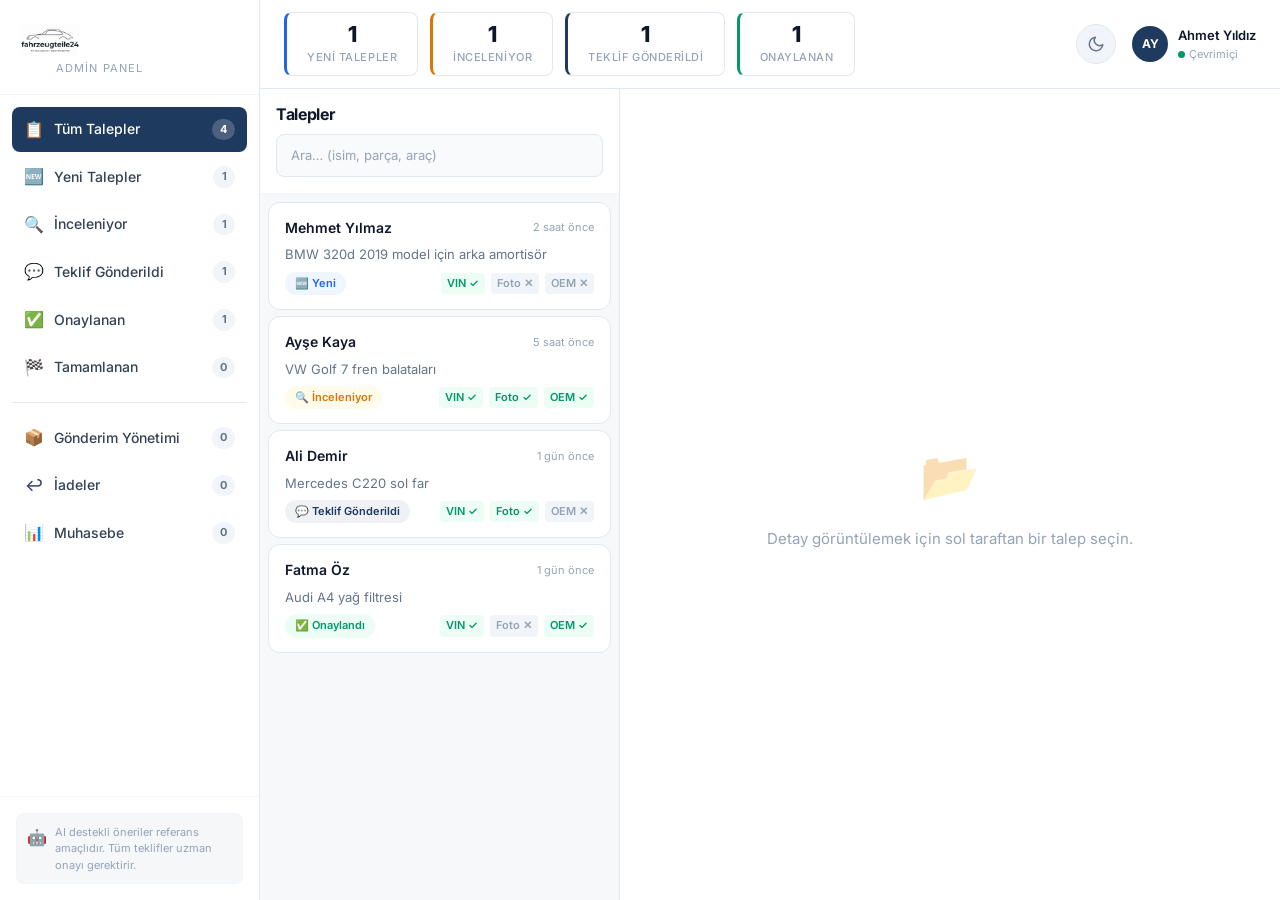
==== commit b3e1d34c: "Add custom logos with dark/light mode toggle" ====
--- a/admin.html
+++ b/admin.html
@@ -1,4 +1,4 @@
-﻿<!DOCTYPE html>
+<!DOCTYPE html>
 <html lang="tr" data-theme="light">
 <head>
   <meta charset="UTF-8" />
@@ -13,8 +13,8 @@
   <aside class="sidebar" id="sidebar">
     <div class="sidebar-header">
       <div class="sidebar-logo">
-        <span class="logo-icon">🚗</span>
-        <span class="logo-text">fahrzeugteile<strong>24</strong></span>
+        <img src="assets/images/logo-light.png" alt="fahrzeugteile24" class="logo-img light-logo">
+        <img src="assets/images/logo-dark.png" alt="fahrzeugteile24" class="logo-img dark-logo">
       </div>
       <span class="sidebar-subtitle">Admin Panel</span>
     </div>
--- a/css/design-system.css
+++ b/css/design-system.css
@@ -1,4 +1,4 @@
-﻿/* ═══════════════════════════════════════════════════════
+/* ═══════════════════════════════════════════════════════
    fahrzeugteile24 Design System — Light Premium Automotive Theme
    BMW/Mercedes Inspired · Trust-First · Clean & Elegant
    ═══════════════════════════════════════════════════════ */
@@ -517,3 +517,24 @@
 .reveal-group > .reveal:nth-child(4) { transition-delay: 0.3s; }
 .reveal-group > .reveal:nth-child(5) { transition-delay: 0.4s; }
 .reveal-group > .reveal:nth-child(6) { transition-delay: 0.5s; }
+
+/* ─── Logo Styles ─── */
+.logo-img {
+  height: 28px;
+  width: auto;
+  transition: opacity 0.3s ease;
+}
+
+@media (min-width: 768px) {
+  .logo-img {
+    height: 32px;
+  }
+}
+
+/* Light Theme (Default) */
+[data-theme="light"] .light-logo { display: block; }
+[data-theme="light"] .dark-logo { display: none; }
+
+/* Dark Theme */
+[data-theme="dark"] .light-logo { display: none; }
+[data-theme="dark"] .dark-logo { display: block; }
